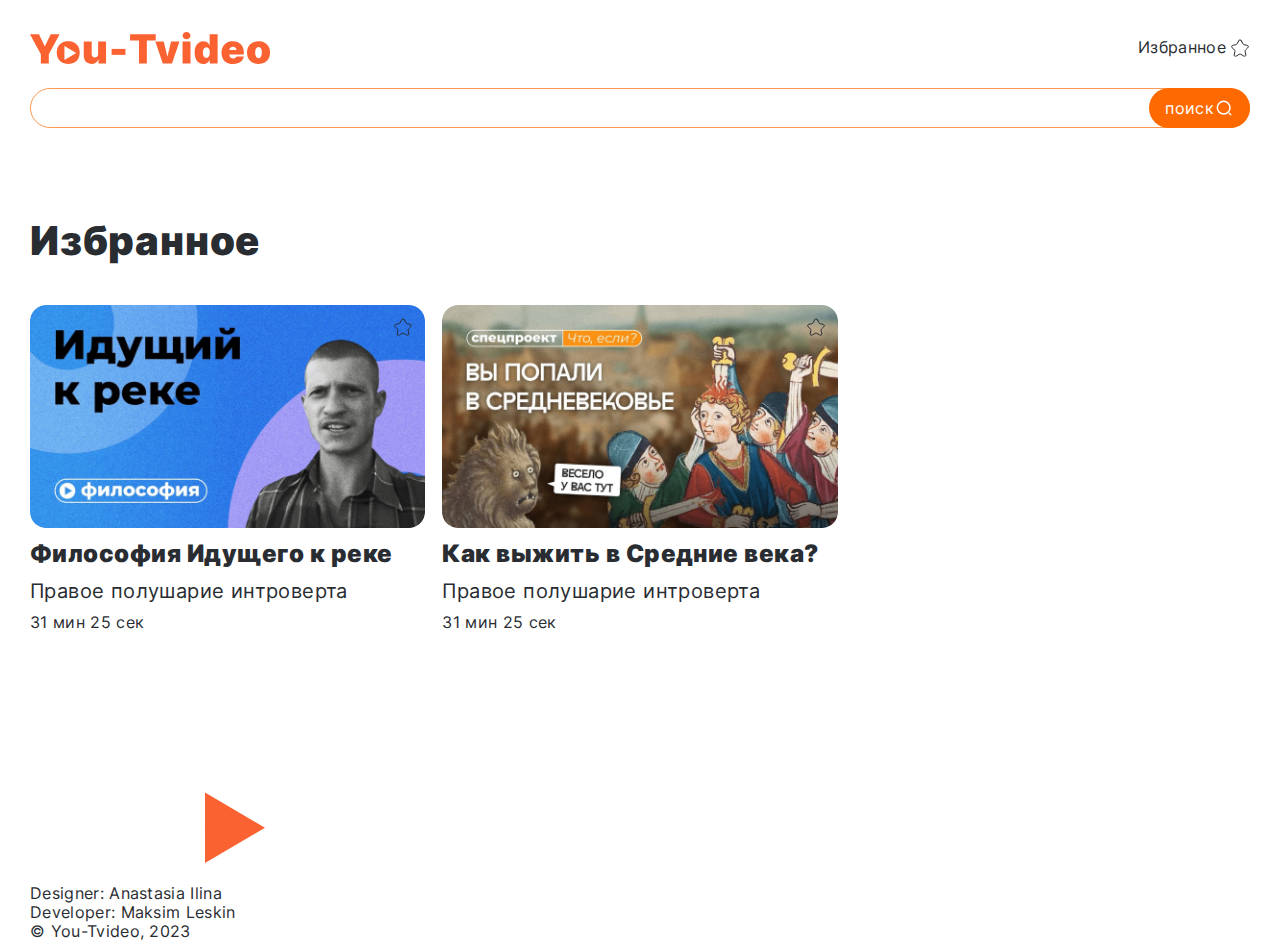
==== favorite.html @ 1b186058 "верстка урока 2го дня" ====
<!DOCTYPE html>
<html lang="ru">
<head>
  <meta charset="UTF-8">
  <meta name="viewport" content="width=device-width, initial-scale=1.0">
  <title>You-Tvideo | твой видео хостинг</title>

  <link rel="stylesheet" href="./css/normalize.css">
  <link rel="stylesheet" href="./css/index.css">
</head>
<body>
  
  <header class="header">
    <div class="container header__container">
      <a class="header__link" href="/">
        <svg class="header__logo" viewBox="0 0 240 32" role="img" 
        aria-label="логотип сервиса You-Tvideo">
          <use xlink:href="./image/sprite.svg#logo-orange"></use>
        </svg>
      </a>

      <a class="header__link header__link_favorite" href="./favorite.html">
        <span>Избранное</span>
        <svg class="header__icon">
          <use xlink:href="./image/sprite.svg#star-ob"></use>
        </svg>
      </a>
    </div>
  </header>

  <main>

    <section class="search">
      <div class="container">
        <form class="search__form">
          <input class="search__input" type="search">
          <button class="search__btn" type="submit">
            <span>поиск</span>
            <svg class="search__icon">
              <use xlink:href="./image/sprite.svg#search"></use>
            </svg>
          </button>
      </form>
      </div>
    </section>

    <section class="video-list">
      <div class="container">
        <h2 class="video-list__title">Избранное</h2>

        <ul class="video-list__items">
          <li class="video-list__item">
            <article class="video-card">
              <a class="video-card__link" href="/video.html?????">
                <img class="video-card__thumbnail" src="image/img1.jpg" 
                  alt="превью видео Философия Идущего к реке">

                <h3 class="video-card__title">Философия Идущего к реке</h3>

                <p class="video-card__chanel">Правое полушарие интроверта</p>

                <p class="video-card__duration">31 мин 25 сек</p>
              </a>
              <button class="video-card__favorite" type="button" 
                aria-label="Добавить в избранное, Философия Идущего к реке">
                <svg class="video-card__icon">
                  <use class="star-o" xlink:href="./image/sprite.svg#star-ob"></use>
                  <use class="star" xlink:href="./image/sprite.svg#star"></use>
                </svg>
              </button>
            </article>
          </li>

          <li class="video-list__item">
            <article class="video-card">
              <a class="video-card__link" href="/video.html?????">
                <img class="video-card__thumbnail" src="image/img2.jpg" alt="превью видео Как выжить в Средние века?">

                <h3 class="video-card__title">Как выжить в Средние века?</h3>

                <p class="video-card__chanel">Правое полушарие интроверта</p>

                <p class="video-card__duration">31 мин 25 сек</p>
              </a>
              <button class="video-card__favorite" type="button" 
                aria-label="Добавить в избранное, Философия Идущего к реке">
                <svg class="video-card__icon">
                  <use class="star-o" xlink:href="./image/sprite.svg#star-ob"></use>
                  <use class="star" xlink:href="./image/sprite.svg#star"></use>
                </svg>
              </button>
            </article>
          </li>
        </ul>
      </div>
    </section>
  </main>

  <footer class="footer">
    <div class="container footer__container">
      <a class="footer__link" href="/">
        <svg class="footer__logo" viewBox="0 0 360 48" role="img" aria-label="логотип сервиса You-Tvideo">
          <use xlink:href="./image/sprite.svg#logo-white"></use>
        </svg>
      </a>

      <ul class="footer__developers-list">
        <li class="footer__developers-item">Designer: 
          <a class="footer__developers-link" href="https://t.me/Mrshmallow" target="_blank" rel="noopener">Anastasia Ilina</a>  
        </li>
        <li class="footer__developers-item">Developer:    
          <a class="footer__developers-link" href="https://t.me/quper24" target="_blank" rel="noopener">Maksim Leskin</a>
        </li>
      </ul>

      <p class="footer__copyright">© You-Tvideo, 2023 </p>
  </div>
  </footer>
</body>
</html>
---- css/index.css ----
@font-face {
  font-family: inter;
  font-weight: 400;
  src: url('../fonts/inter-v13-cyrillic_latin-regular.woff2');
}
@font-face {
  font-family: inter;
  font-weight: 900;
  src: url('../fonts/inter-v13-cyrillic_latin-900.woff2');
}

html {
  position: relative;
  box-sizing: border-box;
}

*,
*::before,
*::after {
  box-sizing: inherit;
}

body {
  position: relative;
  overflow-x: hidden;
  min-width: 320px;
  min-height: 100vh;
  font-family: Inter, sans-serif;
  -webkit-font-smoothing: antialiased;
  -moz-osx-font-smoothing: grayscale;
  text-rendering: optimizeLegibility;
  -webkit-tap-highlight-color: rgba(0, 0, 0, 0);
  -webkit-tap-highlight-color: transparent;
  font-size: 16px;
  color: #292D32;
  background-color: #fff;
  line-height: 1.2;
  letter-spacing: 0.02em;
}


img,
svg {
  display: block;
  max-width: 100%;
  height: auto;
}

svg {
  max-height: 100%;
}


button {
  padding: 0;
  cursor: pointer;
  border: none;
  background-color: transparent;
}

a {
  text-decoration: none;
  color: inherit;
}

ul {
  list-style: none;
  padding: 0;
  margin: 0;
}

h1,
h2,
h3,
p,
figure,
fieldset {
  margin: 0;
}

iframe {
  border: none;
}

/*
Доступно скрываю элементы
*/

.visually-hidden {
  position: fixed;
  transform: scale(0);
}


/*
Пример контейнера

Если контейнер 1180px по макету,
то для max-width прибавляем паддинги 30px*2, 
в итоге 1240px
Чтобы контент не прижимался к краям экрана
*/

.container {
  max-width: 1320px; /* 1260 + 30 + 30 */ 
  --wi: 1260px; /* ширина рабочкй части сайта */
  --pd: 30px;   /* паддинги лево право */
  max-width:calc(var(--pd) + var(--wi) + var(--pd));

  padding: 0 30px;
  margin: 0 auto;
}

/* header */
.header {
  padding: 32px 0 24px;
}

.header__container {
  display: flex;
  align-items: center;
  justify-content: space-between;
}


.header__logo {
  width: 240px;
}

.header__link_favorite {
  display: flex;
  align-items: center;
  gap: 4px;

  font-size: 16px;
  letter-spacing: 0.02em;  /* пересчитываем в em */
}

.header__icon {
  width: 20px;
  height: 20px;
}

/* hero */
.hero {
  padding: 60px 0 80px;
  background: #FF6A00 url('../image/bg.jpg') center/cover;
  color: #fff;
  margin-bottom: 32px;
}

.hero__container {
  position: relative;
  display: flex;
  flex-direction: column;
  align-items: center;
}

.hero__link {
  position: absolute;
  top: -36px;
  right: 0;
  display: flex;
  align-items: center;
  gap: 4px;

  font-size: 16px;
  font-weight: 400;
  letter-spacing: 0.02em;
}
.hero__icon {
  width: 20px;
  height: 20px;
}

.hero__logo {
  width: 240px;
  margin-bottom: 80px;
}
.hero__title {
  text-align: center;
  font-size: 70px;
  font-weight: 900;
  letter-spacing: 0.02em;  
  margin-bottom: 40px;
}
.hero__tagline {
  text-align: center;
  font-size: 20px;
  letter-spacing: 0.02em;  
}

/* search */
.search__form {
  position: relative;
  width: 100%;
}

.search__input {
  width: 100%;
  border-radius: 40px;
  border: 1px solid #FB9953;
  padding: 10px 124px 10px 24px;
  outline: none; /* скрыть рамку при фокусе */

  font-size: 16px;
  letter-spacing: 0.02em;  
}

.search__btn {
  position: absolute;
  top: 0;
  right: 0;
  bottom: 0;

  padding: 8px 16px;
  display: flex;
  align-items: center;
  border-radius: 40px;
  background: #FF6A00;
  color: #fff;
  font-size: 16px;
  letter-spacing: 0.02em;  
}

.search__icon {
  width: 20px;
  height: 20px;
}

/* video-list */
.video-list {
  padding: 89px 0;
}

.video-list__title {
  font-size: 40px;
  font-weight: 900;
  letter-spacing: 0.02em;  
  margin-bottom: 40px;
}

.video-list__items {
  display: grid;
  grid-template-columns: repeat(3, 1fr);
  gap: 40px 17px;
}

.video-card {
  position: relative;;
}

.video-card__thumbnail {
  border-radius: 16px;
  margin-bottom: 12px;
}

.video-card__title {
  font-size: 24px;
  font-weight: 900;
  letter-spacing: 0.02em;  
  margin-bottom: 10px;
}

.video-card__chanel {
  font-size: 20px;
  letter-spacing: 0.02em;  
  margin-bottom: 10px;
}

.video-card__duration {
  font-size: 16px;
  letter-spacing: 0.02em;  
}

.video-card__favorite {
  position: absolute;
  top: 12px;
  right: 12px;
}

.video-card__icon {
  width: 20px;
  height: 20px;
}

.video-card__favorite .star{
  display: none;
}

.video-card__favorite_active .star{
  display: block;
}

/* video */
.video {
  padding-top: 80px;
}

.video_container {
}
.video__player {
  position: relative;
  padding-bottom: 56.25%;
  height: 0;
  overflow: hidden;
  margin-bottom: 32px;
}
.video__iframe {
  position: absolute;
  top: 0;
  left: 0;
  width: 100%;
  height: 100%;
  border-radius: 16px;
}

.video__container {
  display: flex;
  justify-content: space-between;
  gap: 84px;
}
.video__content {
}

.video__title {
  font-size: 40px;
  font-weight: 900;
  letter-spacing: 0.02em;
  margin-bottom: 24px;
}
.video__chanel {
  font-size: 24px;
  letter-spacing: 0.02em;
  margin-bottom: 24px;
}
.video__info {
  font-size: 24px;
  letter-spacing: 0.02em;
}

.video__description {
  font-size: 24px;
  letter-spacing: 0.02em;
}

.video__link {
  width: max-content;
  white-space: nowrap;
  display: flex;
  gap: 4px;
}
.video__link_active {
}
.video__link .video__no-favorite {
  display: block;
}
.video__link .video__favorite {
  display: none;
}
.video__link_active .video__no-favorite {
  display: none;
}
.video__link_active .video__favorite {
  display: block;
}
.video__icon {
  width: 20px;
  height: 20px;
}
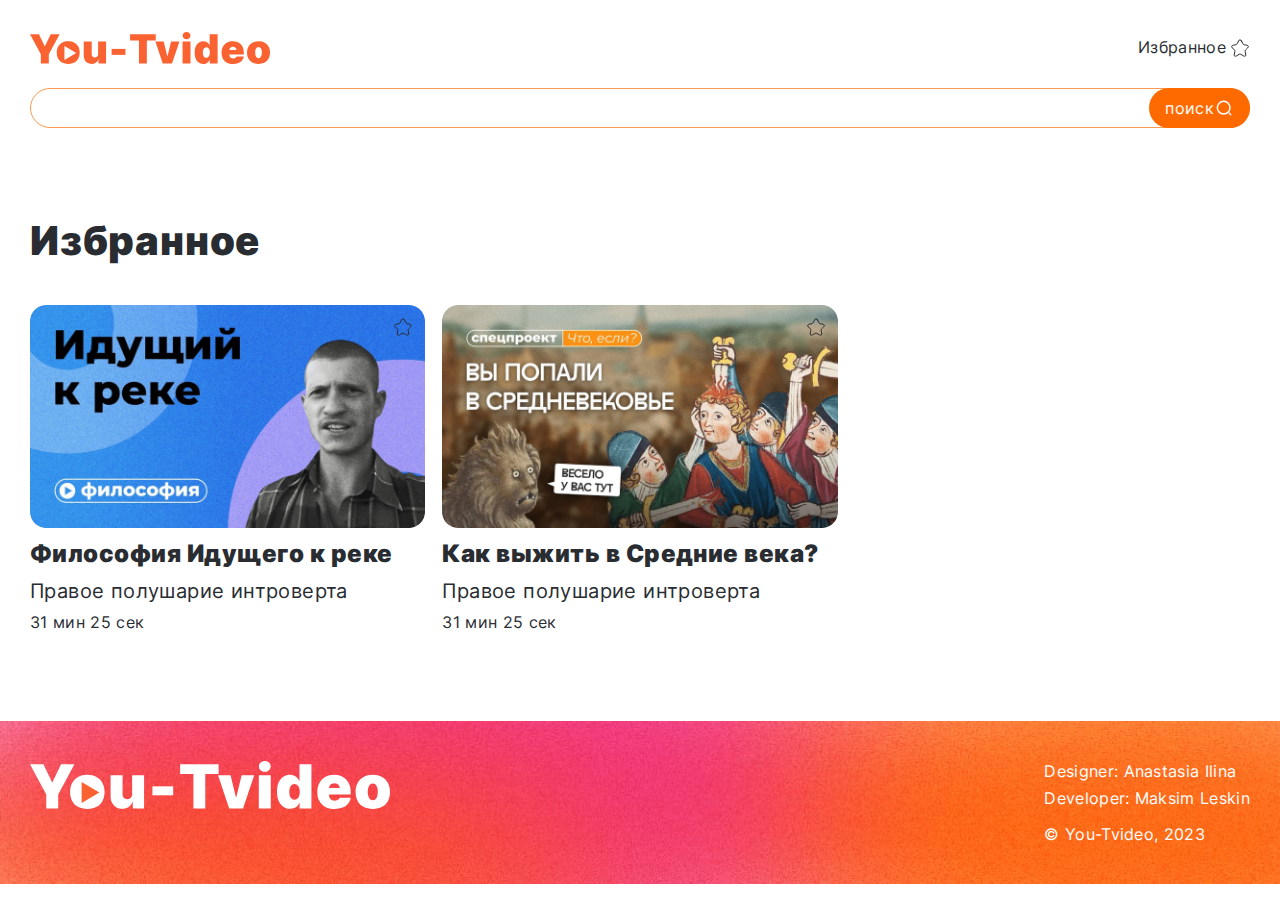
==== commit 02a57dcc: "1024px+  всё в index.html" ====
--- a/favorite.html
+++ b/favorite.html
@@ -7,6 +7,7 @@
 
   <link rel="stylesheet" href="./css/normalize.css">
   <link rel="stylesheet" href="./css/index.css">
+  <link rel="stylesheet" href="./css/index.media.css">
 </head>
 <body>
   
--- a/css/index.css
+++ b/css/index.css
@@ -82,6 +82,11 @@
   border: none;
 }
 
+/* убрать крестик из поля ввода при редактировании */
+input[type="search"]::-webkit-search-cancel-button{
+  display: none;
+}
+
 /*
 Доступно скрываю элементы
 */
@@ -103,11 +108,14 @@
 
 .container {
   max-width: 1320px; /* 1260 + 30 + 30 */ 
-  --wi: 1260px; /* ширина рабочкй части сайта */
-  --pd: 30px;   /* паддинги лево право */
-  max-width:calc(var(--pd) + var(--wi) + var(--pd));
-
-  padding: 0 30px;
+  /* --wi: 1260px; ширина рабочкй части сайта */
+  /* --pd: 30px;   паддинги лево право */
+  /* max-width:calc(var(--pd) + var(--wi) + var(--pd)); */
+
+  --c-widht: 1260px;
+  --c-offset: 30px;
+  max-width:calc(var(--c-widht) + var(--c-offset) + var(--c-offset));
+  padding: 0 var(--c-offset);
   margin: 0 auto;
 }
 
@@ -183,11 +191,13 @@
   font-weight: 900;
   letter-spacing: 0.02em;  
   margin-bottom: 40px;
+  text-align: center;
 }
 .hero__tagline {
   text-align: center;
   font-size: 20px;
   letter-spacing: 0.02em;  
+  text-align: center;
 }
 
 /* search */
@@ -207,6 +217,12 @@
   letter-spacing: 0.02em;  
 }
 
+/* цвет плейсхолдера */
+.search__input::placeholder{
+  color: #fb9953;
+  letter-spacing: 0.02em;  
+}
+
 .search__btn {
   position: absolute;
   top: 0;
@@ -253,6 +269,7 @@
 .video-card__thumbnail {
   border-radius: 16px;
   margin-bottom: 12px;
+  width: 100%;
 }
 
 .video-card__title {
@@ -318,9 +335,10 @@
 .video__container {
   display: flex;
   justify-content: space-between;
-  gap: 84px;
+  gap: 34px;
 }
 .video__content {
+  max-width: 1048px;
 }
 
 .video__title {
@@ -349,6 +367,7 @@
   white-space: nowrap;
   display: flex;
   gap: 4px;
+  flex-shrink: 0;
 }
 .video__link_active {
 }
@@ -368,3 +387,61 @@
   width: 20px;
   height: 20px;
 }
+
+/* footer */
+.footer {
+  padding: 40px 0;
+  background: #FF6A00 url('../image/bgFooter.jpg') center/cover;
+  color: #fff;
+  font-size: 16px;
+  letter-spacing: 0.02em;  
+}
+.footer__container {
+  display: grid;
+  grid-template-columns: 360px max-content;
+  align-items: center;
+  justify-content: space-between;
+  gap: 16px 30px;
+}
+.footer__link:hover {
+  color: #ccc;
+}
+.footer__link_logo {
+  grid-column: 1 / 2;
+  grid-row: 1 / 3;
+}
+.footer__logo {
+}
+.footer__developers {
+  grid-column: 2 / 3;
+}
+.footer__developers-item {
+  margin-bottom: 8px;
+}
+.footer__developers-item:last-child {
+  margin-bottom: 0;
+}
+.footer__copyright {
+  grid-column: 2 / 3;
+}
+
+/* .footer__link {
+}
+.footer__logo {
+  width: 360px;
+  height: 48px;
+}
+.footer__developers-list {
+}
+.footer__developers-item {
+  margin-bottom: 9px;
+}
+.footer__developers-link {
+  letter-spacing: 0.02em;  
+}
+.footer__copyright {
+  display: inline-block;
+  margin-top: 16px;
+
+  letter-spacing: 0.02em;  
+} */
--- a/css/index.media.css
+++ b/css/index.media.css
@@ -0,0 +1,81 @@
+
+/* почему-то это не работает 
+  @media (width <= 1024){ }
+*/
+/* @media only screen and (max-width: 1024px) */
+@media (max-width: 1024px){  
+  .container{
+    --c-widht: 942px;
+  }
+
+  /* hero */
+  .hero {
+    padding: 64px 0 58px;
+    margin-bottom: 32px;
+  }
+
+  .hero__logo {
+    width: 200px;
+    margin-bottom: 45px;
+  }
+  .hero__title {
+    font-size: 50px;
+    margin-bottom: 32px;
+  }
+  .hero__link{
+    top: -16px;
+  }
+
+  /* search */
+
+  /* video-list */
+  .video-list {
+    padding: 60px 0;
+  }
+  
+  .video-list__title {
+    font-size: 32px;
+    margin-bottom: 40px;
+  }
+
+  .video-list__items {
+    gap: 32px 17px;
+  }
+  
+  .video-card__title {
+    font-size: 20px;
+  }
+  
+  .video-card__chanel {
+    font-size: 16px;
+  }
+  
+  .video-card__duration {
+    font-size: 14px;
+  }
+  
+  /* video */
+  .video {
+    padding-top: 60px;
+  }
+  
+  .video__title {
+    font-size: 32px;
+  }
+  .video__chanel {
+    font-size: 20px;
+    margin-bottom: 32px;
+  }
+  .video__info {
+    font-size: 20px;
+  }
+  .video__description {
+    font-size: 20px;
+  }
+   
+  /* footer */
+}
+
+@media (max-width: 768px){
+  
+}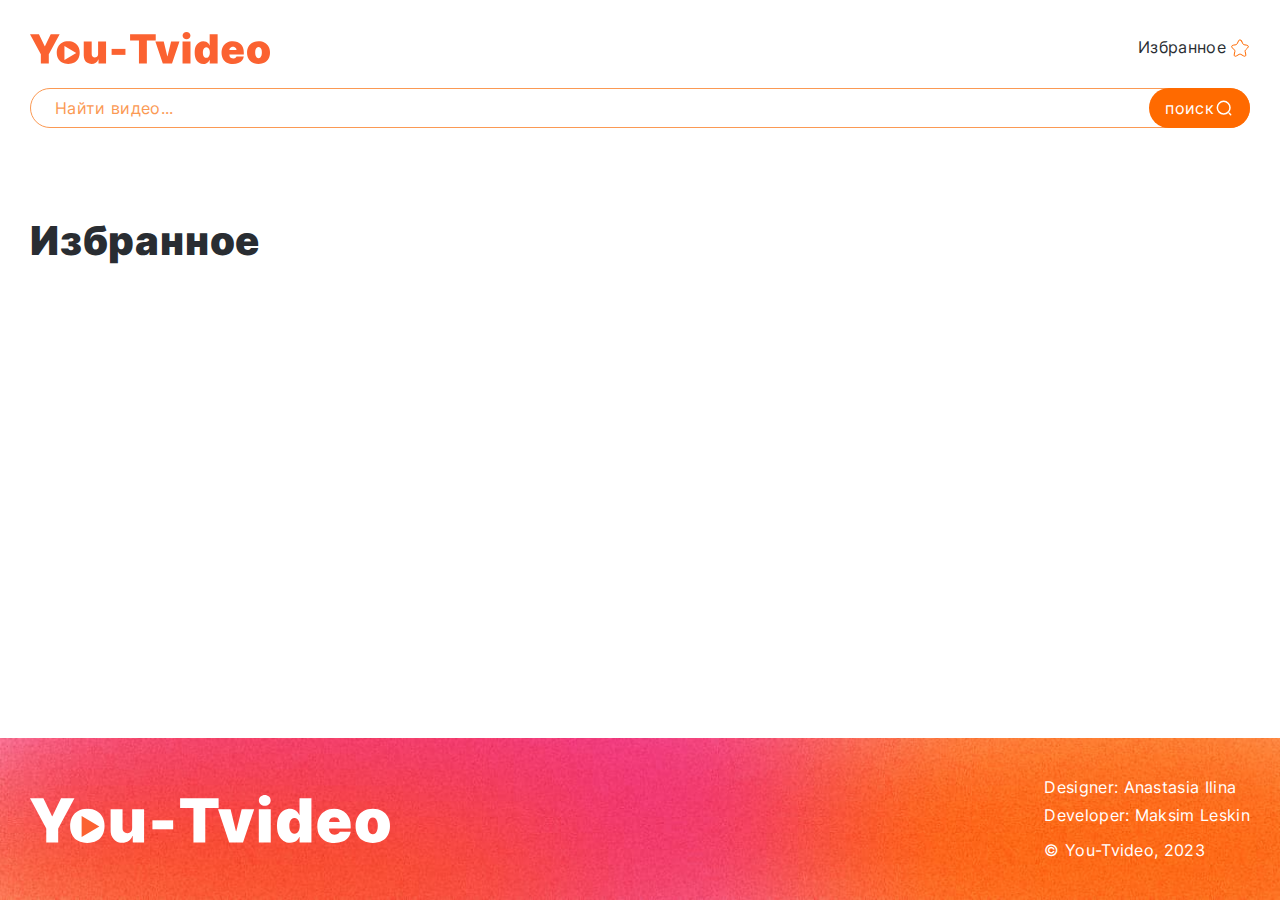
==== commit c03c4487: "по уроку день4+" ====
--- a/favorite.html
+++ b/favorite.html
@@ -8,10 +8,13 @@
   <link rel="stylesheet" href="./css/normalize.css">
   <link rel="stylesheet" href="./css/index.css">
   <link rel="stylesheet" href="./css/index.media.css">
+
+  <script src="./js/index.js" defer></script>
 </head>
 <body>
   
-  <header class="header">
+  <!-- на главной нет -->
+  <header class="header" style="display: -none">
     <div class="container header__container">
       <a class="header__link" href="/">
         <svg class="header__logo" viewBox="0 0 240 32" role="img" 
@@ -21,7 +24,7 @@
       </a>
 
       <a class="header__link header__link_favorite" href="./favorite.html">
-        <span>Избранное</span>
+        <span class="header__link-text">Избранное</span>
         <svg class="header__icon">
           <use xlink:href="./image/sprite.svg#star-ob"></use>
         </svg>
@@ -30,11 +33,33 @@
   </header>
 
   <main>
+    <!-- на избранное нет -->
+    <!-- на видео нет -->
+    <section class="hero" style="display: none">
+      <div class="container">
+        <div class="hero__container">
+          <a class="hero__link" href="./favorite.html">
+            <span class="hero__link-text">Избранное</span>
+            <svg class="hero__icon">
+              <use xlink:href="./image/sprite.svg#star-ow"></use>
+            </svg>
+          </a>
 
-    <section class="search">
+          <svg class="hero__logo" viewBox="0 0 360 48" role="img" aria-label="логотип сервиса You-Tvideo">
+            <use xlink:href="./image/sprite.svg#logo-white"></use>
+          </svg>
+  
+          <h1 class="hero__title">Смотри. Загружай. Создавай</h1>
+
+          <p class="hero__tagline">Удобный видеохостинг для тебя</p>
+        </div>
+      </div>
+    </section>
+
+    <section class="search" style="display: -none">
       <div class="container">
         <form class="search__form">
-          <input class="search__input" type="search">
+          <input class="search__input" type="search" placeholder="Найти видео...">
           <button class="search__btn" type="submit">
             <span>поиск</span>
             <svg class="search__icon">
@@ -45,33 +70,55 @@
       </div>
     </section>
 
-    <section class="video-list">
+    <!-- на главной нет -->
+    <!-- на избранное нет -->
+    <section class="video" style="display: none">
+      <div class="container video_container">
+        <div class="video__player">
+          <iframe class="video__iframe"
+            title="YouTube video player" frameborder="0" 
+            allow="accelerometer; autoplay; clipboard-write; encrypted-media; gyroscope; picture-in-picture; web-share" 
+            allowfullscreen
+  
+            src="https://www.youtube.com/embed/j2L6AGadrgo"
+  
+          ></iframe>
+        </div>
+  
+        <div class="video__container">
+          <div class="video__content">
+            <h2 class="video__title">Философия Идущего к реке</h2>
+  
+            <p class="video__chanel">Правое полушарие интроверта</p>
+  
+            <p class="video__info">
+              <span class="video__views">1 575 581 просмотр</span>
+  
+              <span class="video__date">Дата премьеры: 16 авг. 2024 г.</span>
+            </p>
+  
+            <p class="video__description">Смотрите наш курс-саммари «Как понимать философию» фоном.</p>
+          </div>
+  
+          <button class="video__link video__link_active">
+            <span class="video__no-favorite">Избранное</span>
+            <span class="video__favorite">В избранном</span>
+  
+            <svg class="video__icon">
+              <use xlink:href="./image/sprite.svg#star-ob"></use>
+            </svg>
+          </button>
+        </div>
+      </div>
+    </section>
+
+    <section class="video-list" style="display: -none">
       <div class="container">
         <h2 class="video-list__title">Избранное</h2>
 
+        <!-- video-list__items -->
         <ul class="video-list__items">
-          <li class="video-list__item">
-            <article class="video-card">
-              <a class="video-card__link" href="/video.html?????">
-                <img class="video-card__thumbnail" src="image/img1.jpg" 
-                  alt="превью видео Философия Идущего к реке">
-
-                <h3 class="video-card__title">Философия Идущего к реке</h3>
-
-                <p class="video-card__chanel">Правое полушарие интроверта</p>
-
-                <p class="video-card__duration">31 мин 25 сек</p>
-              </a>
-              <button class="video-card__favorite" type="button" 
-                aria-label="Добавить в избранное, Философия Идущего к реке">
-                <svg class="video-card__icon">
-                  <use class="star-o" xlink:href="./image/sprite.svg#star-ob"></use>
-                  <use class="star" xlink:href="./image/sprite.svg#star"></use>
-                </svg>
-              </button>
-            </article>
-          </li>
-
+<!-- 
           <li class="video-list__item">
             <article class="video-card">
               <a class="video-card__link" href="/video.html?????">
@@ -83,7 +130,7 @@
 
                 <p class="video-card__duration">31 мин 25 сек</p>
               </a>
-              <button class="video-card__favorite" type="button" 
+              <button class="video-card__favorite video-card__favorite_active" type="button" 
                 aria-label="Добавить в избранное, Философия Идущего к реке">
                 <svg class="video-card__icon">
                   <use class="star-o" xlink:href="./image/sprite.svg#star-ob"></use>
@@ -92,30 +139,34 @@
               </button>
             </article>
           </li>
+ -->
         </ul>
+
       </div>
     </section>
+
   </main>
 
-  <footer class="footer">
+  <footer class="footer" style="display: -none">
     <div class="container footer__container">
-      <a class="footer__link" href="/">
+      <a class="footer__link footer__link_logo" href="/">
         <svg class="footer__logo" viewBox="0 0 360 48" role="img" aria-label="логотип сервиса You-Tvideo">
           <use xlink:href="./image/sprite.svg#logo-white"></use>
         </svg>
       </a>
 
-      <ul class="footer__developers-list">
+      <ul class="footer__developers">
         <li class="footer__developers-item">Designer: 
-          <a class="footer__developers-link" href="https://t.me/Mrshmallow" target="_blank" rel="noopener">Anastasia Ilina</a>  
+          <a class="footer__link footer__link_developers" href="https://t.me/Mrshmallow" target="_blank" rel="noopener">Anastasia Ilina</a>  
         </li>
         <li class="footer__developers-item">Developer:    
-          <a class="footer__developers-link" href="https://t.me/quper24" target="_blank" rel="noopener">Maksim Leskin</a>
+          <a class="footer__link footer__link_developers" href="https://t.me/quper24" target="_blank" rel="noopener">Maksim Leskin</a>
         </li>
       </ul>
 
       <p class="footer__copyright">© You-Tvideo, 2023 </p>
-  </div>
+    </div>
   </footer>
+
 </body>
 </html>--- a/css/index.css
+++ b/css/index.css
@@ -38,6 +38,15 @@
   letter-spacing: 0.02em;
 }
 
+/* для того чтоб footer прижимался к низу стр. */
+body{
+  display: flex;
+  flex-direction: column;
+}
+main{
+  flex-grow: 1;
+}
+
 
 img,
 svg {
@@ -257,9 +266,17 @@
 }
 
 .video-list__items {
+  --grid-c-count: 3;
+  --grid-c-gap: 17px;
   display: grid;
-  grid-template-columns: repeat(3, 1fr);
-  gap: 40px 17px;
+  /* grid-template-columns: repeat(3, 1fr); */
+  grid-template-columns: repeat(var(--grid-c-count),
+    calc(
+      (100% / var(--grid-c-count)) -
+      (var(--grid-c-gap) * (var(--grid-c-count) - 1) / var(--grid-c-count))
+    )
+  );
+  gap: 40px var(--grid-c-gap);
 }
 
 .video-card {
@@ -305,6 +322,7 @@
   display: none;
 }
 
+.video-card__favorite.active .star,
 .video-card__favorite_active .star{
   display: block;
 }
@@ -368,6 +386,8 @@
   display: flex;
   gap: 4px;
   flex-shrink: 0;
+  font-size: 16px;
+  letter-spacing: 0.02em;
 }
 .video__link_active {
 }
@@ -377,9 +397,11 @@
 .video__link .video__favorite {
   display: none;
 }
+.video__link.active .video__no-favorite,
 .video__link_active .video__no-favorite {
   display: none;
 }
+.video__link.active .video__favorite,
 .video__link_active .video__favorite {
   display: block;
 }
@@ -398,7 +420,8 @@
 }
 .footer__container {
   display: grid;
-  grid-template-columns: 360px max-content;
+  /* grid-template-columns: 360px max-content; */
+  grid-template-columns: 1fr max-content;
   align-items: center;
   justify-content: space-between;
   gap: 16px 30px;
@@ -407,6 +430,8 @@
   color: #ccc;
 }
 .footer__link_logo {
+  max-width: 360px;
+  width: 100%;
   grid-column: 1 / 2;
   grid-row: 1 / 3;
 }
--- a/css/index.media.css
+++ b/css/index.media.css
@@ -8,6 +8,8 @@
     --c-widht: 942px;
   }
 
+  /* header */
+
   /* hero */
   .hero {
     padding: 64px 0 58px;
@@ -32,24 +34,19 @@
   .video-list {
     padding: 60px 0;
   }
-  
   .video-list__title {
     font-size: 32px;
     margin-bottom: 40px;
   }
-
   .video-list__items {
-    gap: 32px 17px;
-  }
-  
+    row-gap: 32px;
+  }
   .video-card__title {
     font-size: 20px;
   }
-  
   .video-card__chanel {
     font-size: 16px;
   }
-  
   .video-card__duration {
     font-size: 14px;
   }
@@ -58,7 +55,6 @@
   .video {
     padding-top: 60px;
   }
-  
   .video__title {
     font-size: 32px;
   }
@@ -74,8 +70,165 @@
   }
    
   /* footer */
+  .footer {
+    padding: 27px 0;
+    font-size: 14px;
+  }  
+  .footer__link_logo {
+    max-width: 305px;
+  }  
 }
 
 @media (max-width: 768px){
+  .container{
+    --c-widht: 624px;
+  }
+
+  /* header */
+  .header__link-text{
+    position: fixed;
+    transform: scale(0);
+  }
+
+  /* hero */
+  .hero{
+    padding-bottom: 42px;
+  }
+  .header__link-text,
+  .hero__link-text{
+    position: fixed;
+    transform: scale(0);
+  }
+  .hero__title{
+    font-size: 40px;
+  }
+
+  /* search */
+
+  /* video-list */
+  .video-list__items {
+    --grid-c-count: 2;
+    /* grid-template-columns: repeat(2, 1fr); */
+  }
   
-}+  /* video */
+  .video{
+    padding-top: 40px;
+  }
+  .video__container {
+    flex-direction: column-reverse;
+    gap: 24px;
+  }
+  .video__player{
+    margin-bottom: 24px;
+  }
+
+  /* footer */
+
+}
+
+@media (max-width: 540px){
+  .container{
+    --c-offset: 11px;
+  }
+
+  /* header */
+  .header__logo {
+    width: 145px;
+  }  
+
+  /* hero */
+  .hero {
+    padding: 16px 0 32px;
+    margin-bottom: 20px;
+  }
+  .hero__container {
+    display: grid;
+    justify-content: space-between;
+    align-items: center;
+  }
+  .hero__link{
+    position: static;
+    grid-row: 1/2;
+    grid-column: 2/3;
+    justify-self: end;
+  }
+  .hero__logo {
+    width: 145px;
+    grid-row: 1/2;
+    grid-column: 1/2;
+    margin-bottom: 0;
+  }
+  .hero__title{
+    grid-column: 1/3;
+    font-size: 24px;
+    margin-bottom: 0;
+    padding: 25px 0 20px;
+  }  
+  .hero__tagline{
+    grid-column: 1/3;
+    font-size: 16px;
+  }
+
+  /* search */
+
+  /* video-list */
+  .video-list {
+    padding: 40px 0 60px;
+  }
+  .video-list__title {
+    font-size: 24px;
+    margin-bottom: 6px;
+  }  
+  .video-list__items {
+    --grid-c-count: 1;
+    /* grid-template-columns: repeat(1, 1fr); */
+    gap: 20px;
+  }
+  .video-card__title {
+    font-size: 16px;
+  }
+  .video-card__chanel {
+    font-size: 16px;
+    margin-bottom: 6px;
+  }
+  .video-card__duration {
+    font-size: 14px;
+  }
+    
+  /* video */
+  .video__player{
+    margin-bottom: 20px;
+  }
+  .video__title{
+    font-size: 24px;
+    margin-bottom: 16px;
+  }
+  .video__chanel {
+    font-size: 16px;
+    margin-bottom: 12px;
+  }
+  .video__info{
+    font-size: 16px;
+  }
+  .video__description {
+    font-size: 16px;
+  }
+
+  /* footer */
+  .footer{
+    padding: 24px 0 32px;
+  }
+  .footer__container{
+    display: flex;
+    flex-direction: column;
+    align-items: start;
+  }
+  .footer__link_logo{
+    max-width: 180px;
+    margin-bottom: 24px;
+  }
+  .footer__developers {
+    margin-bottom: 16px;
+  }
+}
